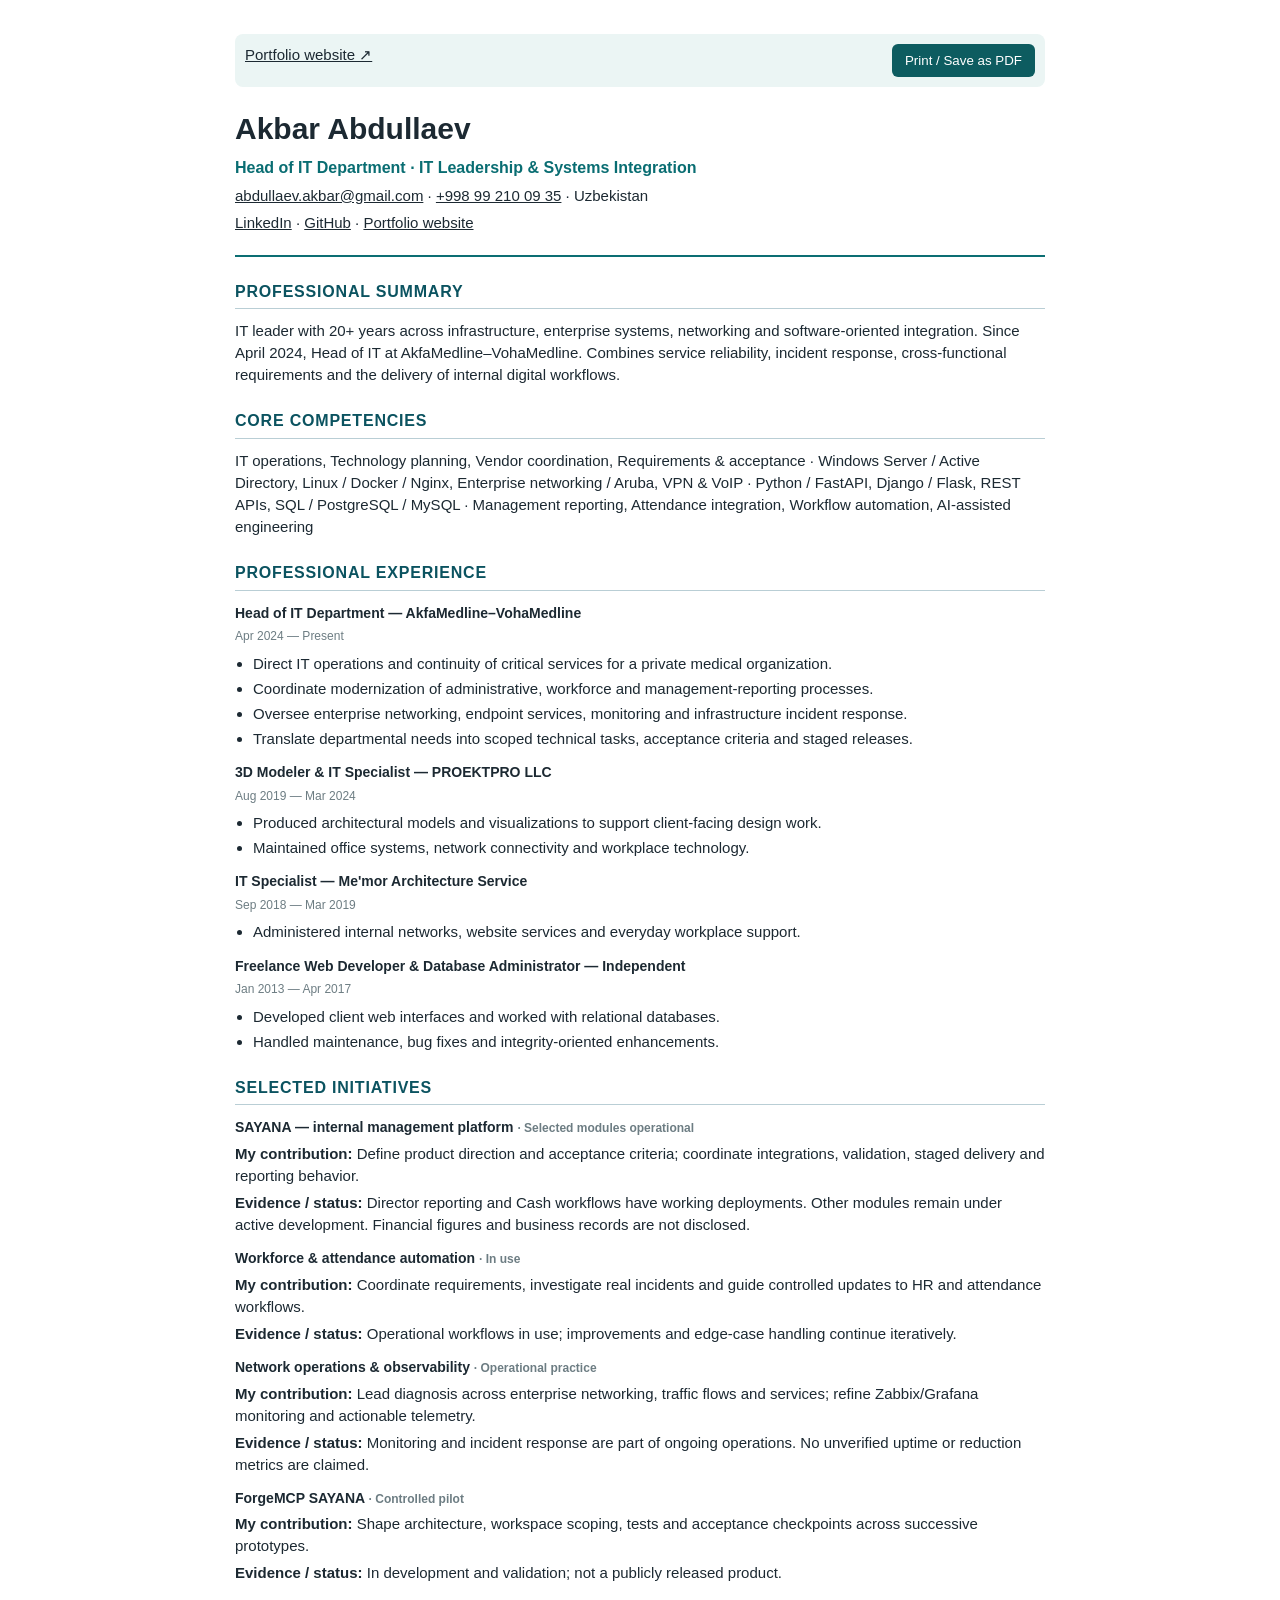
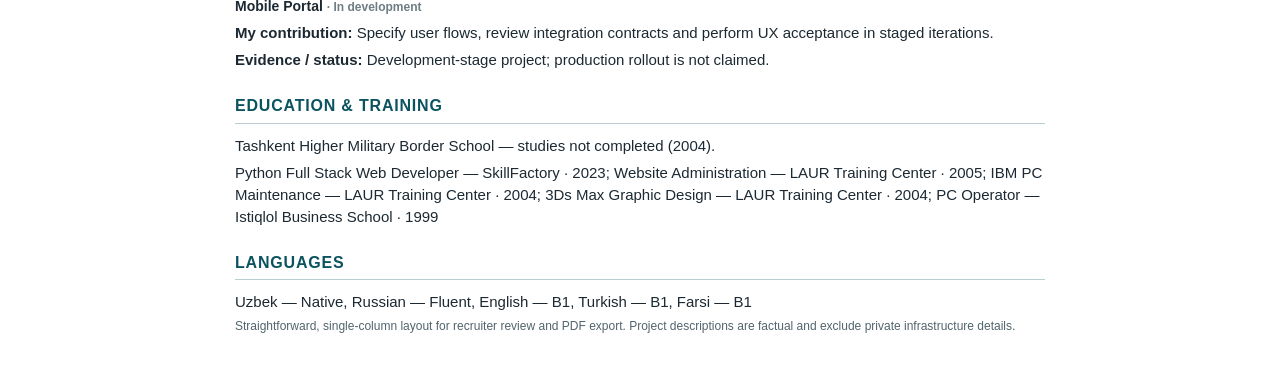
==== resume/index.html @ 820eea7a "feat(cv): executive portfolio case studies and recruiter-ready resumes" ====
<!doctype html><html lang="en"><head><meta charset="utf-8"><meta name="viewport" content="width=device-width,initial-scale=1"><meta name="robots" content="noindex,follow"><title>Akbar Abdullaev · ATS-FRIENDLY CV</title><link rel="icon" href="../assets/favicon.svg" type="image/svg+xml"><style>body{font:15px/1.47 Arial,sans-serif;color:#1c2932;max-width:810px;margin:0 auto;padding:34px 38px}h1{font-size:30px;margin:0 0 3px}h2{font-size:16px;color:#0b5360;text-transform:uppercase;letter-spacing:.05em;border-bottom:1px solid #b9ced5;padding-bottom:5px;margin:23px 0 11px}h3{font-size:14px;margin:12px 0 2px}p{margin:5px 0}header{border-bottom:2px solid #0c6e73;padding-bottom:16px}a{color:inherit}.role{font-size:16px;font-weight:700;color:#096d72}.job,.project{break-inside:avoid;margin-bottom:12px}.period,.project span{color:#6d7d83;font-size:12px}ul{margin:7px 0;padding-left:18px}li{margin:3px 0}.toolbar{background:#ebf5f4;padding:10px;border-radius:8px;margin-bottom:20px;display:flex;justify-content:space-between;gap:10px}button{background:#0d5c60;color:white;border:0;padding:9px 13px;border-radius:6px;cursor:pointer}.small{font-size:12px;color:#52646c}@page{size:A4;margin:15mm 16mm}@media print{body{max-width:none;padding:0;font:10.5pt/1.4 Arial,sans-serif}.toolbar{display:none}h1{font-size:22pt}h2{font-size:12pt;margin:14px 0 7px}h3{font-size:10.5pt}.job,.project{break-inside:avoid}}@media(max-width:500px){body{padding:22px 18px}.toolbar{display:grid}}</style></head><body><div class="toolbar"><a href="../">Portfolio website ↗</a><button onclick="window.print()">Print / Save as PDF</button></div><header><h1>Akbar Abdullaev</h1><p class="role">Head of IT Department · IT Leadership &amp; Systems Integration</p><p><a href="mailto:abdullaev.akbar@gmail.com">abdullaev.akbar@gmail.com</a> · <a href="tel:+998992100935">+998 99 210 09 35</a> · Uzbekistan</p><p><a href="https://www.linkedin.com/in/akbar-abdullaev-b7697072/">LinkedIn</a> · <a href="https://github.com/newGentle">GitHub</a> · <a href="https://newgentle.github.io/">Portfolio website</a></p></header>
<h2>Professional summary</h2><p>IT leader with 20+ years across infrastructure, enterprise systems, networking and software-oriented integration. Since April 2024, Head of IT at AkfaMedline–VohaMedline. Combines service reliability, incident response, cross-functional requirements and the delivery of internal digital workflows.</p>
<h2>Core competencies</h2><p>IT operations, Technology planning, Vendor coordination, Requirements &amp; acceptance · Windows Server / Active Directory, Linux / Docker / Nginx, Enterprise networking / Aruba, VPN &amp; VoIP · Python / FastAPI, Django / Flask, REST APIs, SQL / PostgreSQL / MySQL · Management reporting, Attendance integration, Workflow automation, AI-assisted engineering</p>
<h2>Professional experience</h2><section class="job"><h3>Head of IT Department — AkfaMedline–VohaMedline</h3><p class="period">Apr 2024 — Present</p><ul><li>Direct IT operations and continuity of critical services for a private medical organization.</li><li>Coordinate modernization of administrative, workforce and management-reporting processes.</li><li>Oversee enterprise networking, endpoint services, monitoring and infrastructure incident response.</li><li>Translate departmental needs into scoped technical tasks, acceptance criteria and staged releases.</li></ul></section>
<section class="job"><h3>3D Modeler &amp; IT Specialist — PROEKTPRO LLC</h3><p class="period">Aug 2019 — Mar 2024</p><ul><li>Produced architectural models and visualizations to support client-facing design work.</li><li>Maintained office systems, network connectivity and workplace technology.</li></ul></section>
<section class="job"><h3>IT Specialist — Me&#x27;mor Architecture Service</h3><p class="period">Sep 2018 — Mar 2019</p><ul><li>Administered internal networks, website services and everyday workplace support.</li></ul></section>
<section class="job"><h3>Freelance Web Developer &amp; Database Administrator — Independent</h3><p class="period">Jan 2013 — Apr 2017</p><ul><li>Developed client web interfaces and worked with relational databases.</li><li>Handled maintenance, bug fixes and integrity-oriented enhancements.</li></ul></section>
<h2>Selected initiatives</h2><section class="project"><h3>SAYANA — internal management platform <span>· Selected modules operational</span></h3><p><b>My contribution:</b> Define product direction and acceptance criteria; coordinate integrations, validation, staged delivery and reporting behavior.</p><p><b>Evidence / status:</b> Director reporting and Cash workflows have working deployments. Other modules remain under active development. Financial figures and business records are not disclosed.</p></section>
<section class="project"><h3>Workforce &amp; attendance automation <span>· In use</span></h3><p><b>My contribution:</b> Coordinate requirements, investigate real incidents and guide controlled updates to HR and attendance workflows.</p><p><b>Evidence / status:</b> Operational workflows in use; improvements and edge-case handling continue iteratively.</p></section>
<section class="project"><h3>Network operations &amp; observability <span>· Operational practice</span></h3><p><b>My contribution:</b> Lead diagnosis across enterprise networking, traffic flows and services; refine Zabbix/Grafana monitoring and actionable telemetry.</p><p><b>Evidence / status:</b> Monitoring and incident response are part of ongoing operations. No unverified uptime or reduction metrics are claimed.</p></section>
<section class="project"><h3>ForgeMCP SAYANA <span>· Controlled pilot</span></h3><p><b>My contribution:</b> Shape architecture, workspace scoping, tests and acceptance checkpoints across successive prototypes.</p><p><b>Evidence / status:</b> In development and validation; not a publicly released product.</p></section>
<section class="project"><h3>Mobile Portal <span>· In development</span></h3><p><b>My contribution:</b> Specify user flows, review integration contracts and perform UX acceptance in staged iterations.</p><p><b>Evidence / status:</b> Development-stage project; production rollout is not claimed.</p></section>
<h2>Education &amp; training</h2><p>Tashkent Higher Military Border School — studies not completed (2004).</p><p>Python Full Stack Web Developer — SkillFactory · 2023; Website Administration — LAUR Training Center · 2005; IBM PC Maintenance — LAUR Training Center · 2004; 3Ds Max Graphic Design — LAUR Training Center · 2004; PC Operator — Istiqlol Business School · 1999</p>
<h2>Languages</h2><p>Uzbek — Native, Russian — Fluent, English — B1, Turkish — B1, Farsi — B1</p>
<p class="small">Straightforward, single-column layout for recruiter review and PDF export. Project descriptions are factual and exclude private infrastructure details.</p></body></html>
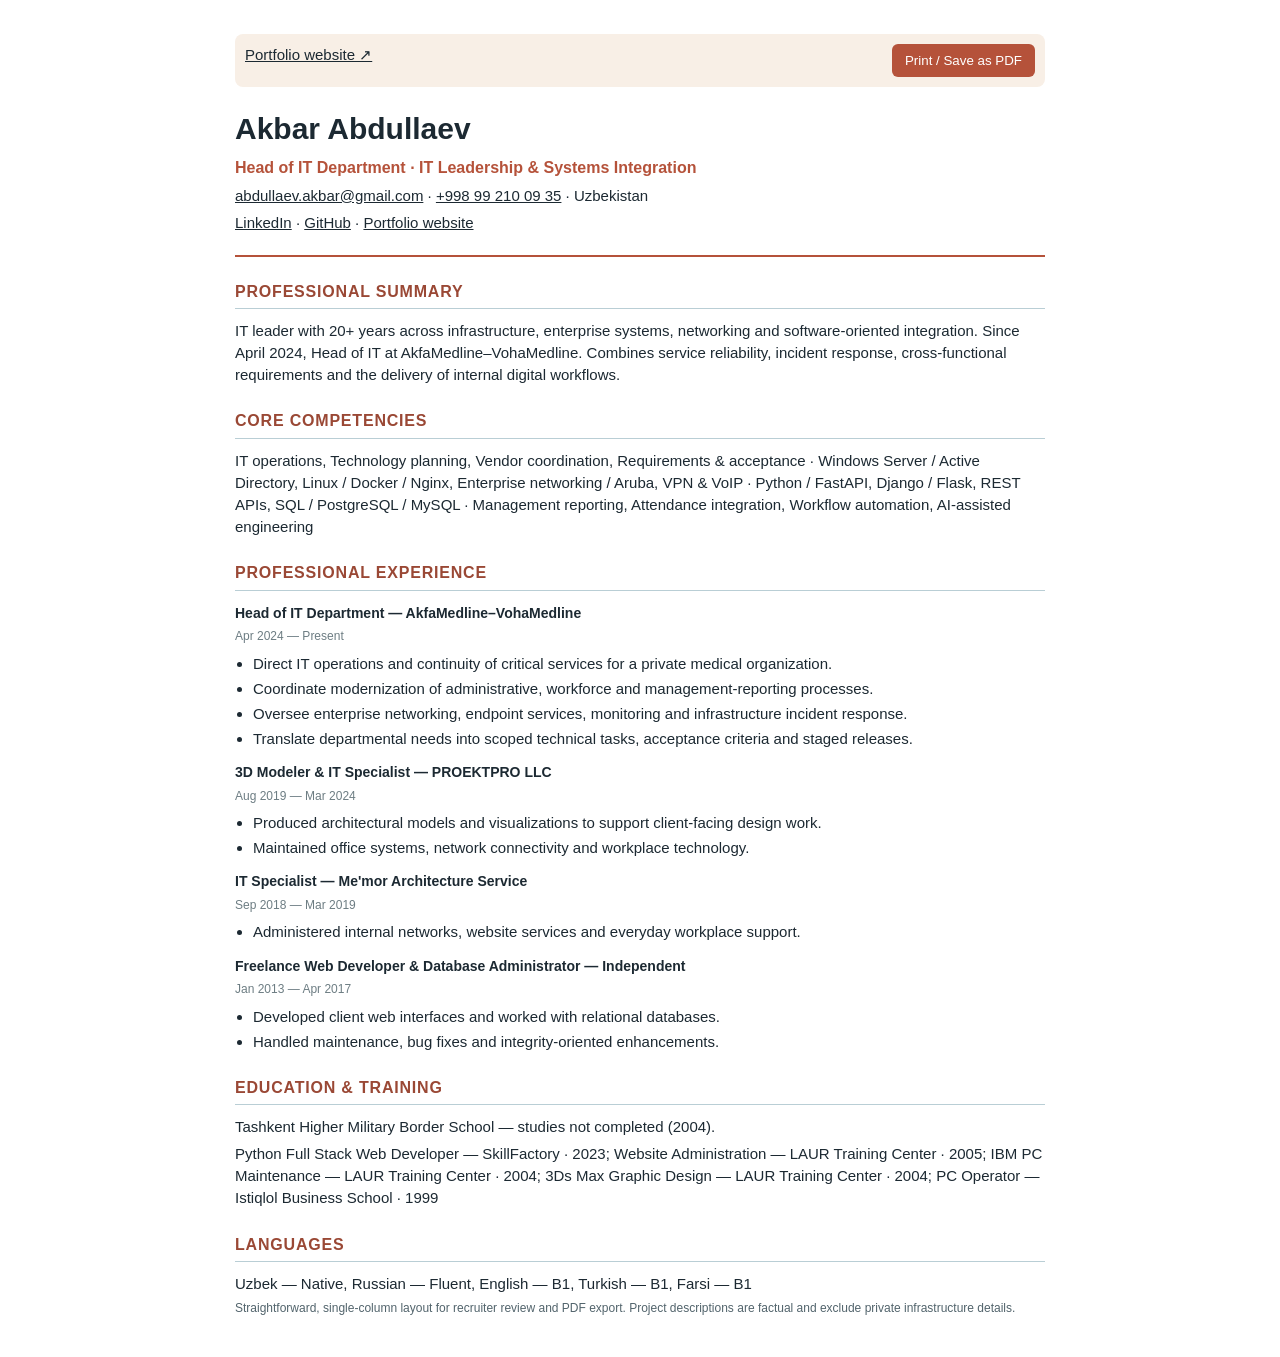
==== commit 7aebbab0: "style(cv): use SAYANA brand and hide projects and logo" ====
--- a/resume/index.html
+++ b/resume/index.html
@@ -1,15 +1,11 @@
-<!doctype html><html lang="en"><head><meta charset="utf-8"><meta name="viewport" content="width=device-width,initial-scale=1"><meta name="robots" content="noindex,follow"><title>Akbar Abdullaev · ATS-FRIENDLY CV</title><link rel="icon" href="../assets/favicon.svg" type="image/svg+xml"><style>body{font:15px/1.47 Arial,sans-serif;color:#1c2932;max-width:810px;margin:0 auto;padding:34px 38px}h1{font-size:30px;margin:0 0 3px}h2{font-size:16px;color:#0b5360;text-transform:uppercase;letter-spacing:.05em;border-bottom:1px solid #b9ced5;padding-bottom:5px;margin:23px 0 11px}h3{font-size:14px;margin:12px 0 2px}p{margin:5px 0}header{border-bottom:2px solid #0c6e73;padding-bottom:16px}a{color:inherit}.role{font-size:16px;font-weight:700;color:#096d72}.job,.project{break-inside:avoid;margin-bottom:12px}.period,.project span{color:#6d7d83;font-size:12px}ul{margin:7px 0;padding-left:18px}li{margin:3px 0}.toolbar{background:#ebf5f4;padding:10px;border-radius:8px;margin-bottom:20px;display:flex;justify-content:space-between;gap:10px}button{background:#0d5c60;color:white;border:0;padding:9px 13px;border-radius:6px;cursor:pointer}.small{font-size:12px;color:#52646c}@page{size:A4;margin:15mm 16mm}@media print{body{max-width:none;padding:0;font:10.5pt/1.4 Arial,sans-serif}.toolbar{display:none}h1{font-size:22pt}h2{font-size:12pt;margin:14px 0 7px}h3{font-size:10.5pt}.job,.project{break-inside:avoid}}@media(max-width:500px){body{padding:22px 18px}.toolbar{display:grid}}</style></head><body><div class="toolbar"><a href="../">Portfolio website ↗</a><button onclick="window.print()">Print / Save as PDF</button></div><header><h1>Akbar Abdullaev</h1><p class="role">Head of IT Department · IT Leadership &amp; Systems Integration</p><p><a href="mailto:abdullaev.akbar@gmail.com">abdullaev.akbar@gmail.com</a> · <a href="tel:+998992100935">+998 99 210 09 35</a> · Uzbekistan</p><p><a href="https://www.linkedin.com/in/akbar-abdullaev-b7697072/">LinkedIn</a> · <a href="https://github.com/newGentle">GitHub</a> · <a href="https://newgentle.github.io/">Portfolio website</a></p></header>
+<!doctype html><html lang="en"><head><meta charset="utf-8"><meta name="viewport" content="width=device-width,initial-scale=1"><meta name="robots" content="noindex,follow"><title>Akbar Abdullaev · ATS-FRIENDLY CV</title><style>body{font:15px/1.47 Arial,sans-serif;color:#1c2932;max-width:810px;margin:0 auto;padding:34px 38px}h1{font-size:30px;margin:0 0 3px}h2{font-size:16px;color:#9A4835;text-transform:uppercase;letter-spacing:.05em;border-bottom:1px solid #b9ced5;padding-bottom:5px;margin:23px 0 11px}h3{font-size:14px;margin:12px 0 2px}p{margin:5px 0}header{border-bottom:2px solid #B5523A;padding-bottom:16px}a{color:inherit}.role{font-size:16px;font-weight:700;color:#B5523A}.job,.project{break-inside:avoid;margin-bottom:12px}.period,.project span{color:#6d7d83;font-size:12px}ul{margin:7px 0;padding-left:18px}li{margin:3px 0}.toolbar{background:#F8EFE6;padding:10px;border-radius:8px;margin-bottom:20px;display:flex;justify-content:space-between;gap:10px}button{background:#B5523A;color:white;border:0;padding:9px 13px;border-radius:6px;cursor:pointer}.small{font-size:12px;color:#52646c}@page{size:A4;margin:15mm 16mm}@media print{body{max-width:none;padding:0;font:10.5pt/1.4 Arial,sans-serif}.toolbar{display:none}h1{font-size:22pt}h2{font-size:12pt;margin:14px 0 7px}h3{font-size:10.5pt}.job,.project{break-inside:avoid}}@media(max-width:500px){body{padding:22px 18px}.toolbar{display:grid}}</style></head><body><div class="toolbar"><a href="../">Portfolio website ↗</a><button onclick="window.print()">Print / Save as PDF</button></div><header><h1>Akbar Abdullaev</h1><p class="role">Head of IT Department · IT Leadership &amp; Systems Integration</p><p><a href="mailto:abdullaev.akbar@gmail.com">abdullaev.akbar@gmail.com</a> · <a href="tel:+998992100935">+998 99 210 09 35</a> · Uzbekistan</p><p><a href="https://www.linkedin.com/in/akbar-abdullaev-b7697072/">LinkedIn</a> · <a href="https://github.com/newGentle">GitHub</a> · <a href="https://newgentle.github.io/">Portfolio website</a></p></header>
 <h2>Professional summary</h2><p>IT leader with 20+ years across infrastructure, enterprise systems, networking and software-oriented integration. Since April 2024, Head of IT at AkfaMedline–VohaMedline. Combines service reliability, incident response, cross-functional requirements and the delivery of internal digital workflows.</p>
 <h2>Core competencies</h2><p>IT operations, Technology planning, Vendor coordination, Requirements &amp; acceptance · Windows Server / Active Directory, Linux / Docker / Nginx, Enterprise networking / Aruba, VPN &amp; VoIP · Python / FastAPI, Django / Flask, REST APIs, SQL / PostgreSQL / MySQL · Management reporting, Attendance integration, Workflow automation, AI-assisted engineering</p>
 <h2>Professional experience</h2><section class="job"><h3>Head of IT Department — AkfaMedline–VohaMedline</h3><p class="period">Apr 2024 — Present</p><ul><li>Direct IT operations and continuity of critical services for a private medical organization.</li><li>Coordinate modernization of administrative, workforce and management-reporting processes.</li><li>Oversee enterprise networking, endpoint services, monitoring and infrastructure incident response.</li><li>Translate departmental needs into scoped technical tasks, acceptance criteria and staged releases.</li></ul></section>
 <section class="job"><h3>3D Modeler &amp; IT Specialist — PROEKTPRO LLC</h3><p class="period">Aug 2019 — Mar 2024</p><ul><li>Produced architectural models and visualizations to support client-facing design work.</li><li>Maintained office systems, network connectivity and workplace technology.</li></ul></section>
 <section class="job"><h3>IT Specialist — Me&#x27;mor Architecture Service</h3><p class="period">Sep 2018 — Mar 2019</p><ul><li>Administered internal networks, website services and everyday workplace support.</li></ul></section>
 <section class="job"><h3>Freelance Web Developer &amp; Database Administrator — Independent</h3><p class="period">Jan 2013 — Apr 2017</p><ul><li>Developed client web interfaces and worked with relational databases.</li><li>Handled maintenance, bug fixes and integrity-oriented enhancements.</li></ul></section>
-<h2>Selected initiatives</h2><section class="project"><h3>SAYANA — internal management platform <span>· Selected modules operational</span></h3><p><b>My contribution:</b> Define product direction and acceptance criteria; coordinate integrations, validation, staged delivery and reporting behavior.</p><p><b>Evidence / status:</b> Director reporting and Cash workflows have working deployments. Other modules remain under active development. Financial figures and business records are not disclosed.</p></section>
-<section class="project"><h3>Workforce &amp; attendance automation <span>· In use</span></h3><p><b>My contribution:</b> Coordinate requirements, investigate real incidents and guide controlled updates to HR and attendance workflows.</p><p><b>Evidence / status:</b> Operational workflows in use; improvements and edge-case handling continue iteratively.</p></section>
-<section class="project"><h3>Network operations &amp; observability <span>· Operational practice</span></h3><p><b>My contribution:</b> Lead diagnosis across enterprise networking, traffic flows and services; refine Zabbix/Grafana monitoring and actionable telemetry.</p><p><b>Evidence / status:</b> Monitoring and incident response are part of ongoing operations. No unverified uptime or reduction metrics are claimed.</p></section>
-<section class="project"><h3>ForgeMCP SAYANA <span>· Controlled pilot</span></h3><p><b>My contribution:</b> Shape architecture, workspace scoping, tests and acceptance checkpoints across successive prototypes.</p><p><b>Evidence / status:</b> In development and validation; not a publicly released product.</p></section>
-<section class="project"><h3>Mobile Portal <span>· In development</span></h3><p><b>My contribution:</b> Specify user flows, review integration contracts and perform UX acceptance in staged iterations.</p><p><b>Evidence / status:</b> Development-stage project; production rollout is not claimed.</p></section>
+
 <h2>Education &amp; training</h2><p>Tashkent Higher Military Border School — studies not completed (2004).</p><p>Python Full Stack Web Developer — SkillFactory · 2023; Website Administration — LAUR Training Center · 2005; IBM PC Maintenance — LAUR Training Center · 2004; 3Ds Max Graphic Design — LAUR Training Center · 2004; PC Operator — Istiqlol Business School · 1999</p>
 <h2>Languages</h2><p>Uzbek — Native, Russian — Fluent, English — B1, Turkish — B1, Farsi — B1</p>
 <p class="small">Straightforward, single-column layout for recruiter review and PDF export. Project descriptions are factual and exclude private infrastructure details.</p></body></html>
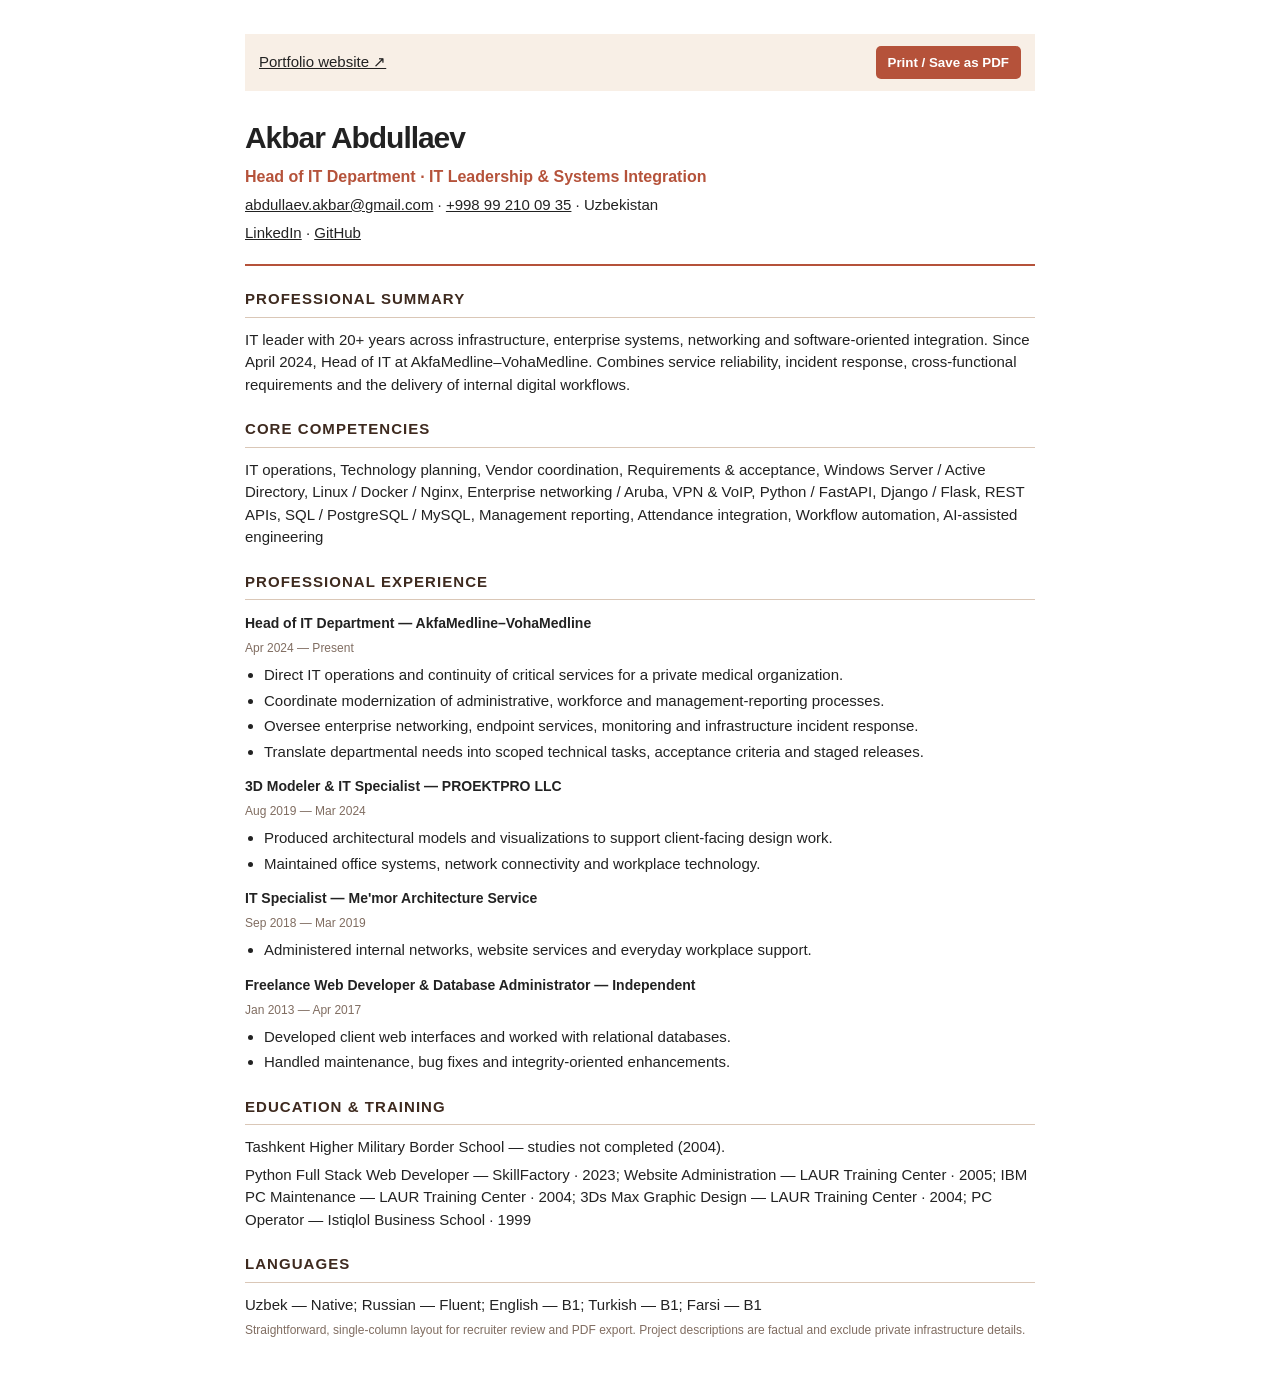
==== commit d1351012: "style(cv): unify all sections in SAYANA engineering theme" ====
--- a/resume/index.html
+++ b/resume/index.html
@@ -1,11 +1,26 @@
-<!doctype html><html lang="en"><head><meta charset="utf-8"><meta name="viewport" content="width=device-width,initial-scale=1"><meta name="robots" content="noindex,follow"><title>Akbar Abdullaev · ATS-FRIENDLY CV</title><style>body{font:15px/1.47 Arial,sans-serif;color:#1c2932;max-width:810px;margin:0 auto;padding:34px 38px}h1{font-size:30px;margin:0 0 3px}h2{font-size:16px;color:#9A4835;text-transform:uppercase;letter-spacing:.05em;border-bottom:1px solid #b9ced5;padding-bottom:5px;margin:23px 0 11px}h3{font-size:14px;margin:12px 0 2px}p{margin:5px 0}header{border-bottom:2px solid #B5523A;padding-bottom:16px}a{color:inherit}.role{font-size:16px;font-weight:700;color:#B5523A}.job,.project{break-inside:avoid;margin-bottom:12px}.period,.project span{color:#6d7d83;font-size:12px}ul{margin:7px 0;padding-left:18px}li{margin:3px 0}.toolbar{background:#F8EFE6;padding:10px;border-radius:8px;margin-bottom:20px;display:flex;justify-content:space-between;gap:10px}button{background:#B5523A;color:white;border:0;padding:9px 13px;border-radius:6px;cursor:pointer}.small{font-size:12px;color:#52646c}@page{size:A4;margin:15mm 16mm}@media print{body{max-width:none;padding:0;font:10.5pt/1.4 Arial,sans-serif}.toolbar{display:none}h1{font-size:22pt}h2{font-size:12pt;margin:14px 0 7px}h3{font-size:10.5pt}.job,.project{break-inside:avoid}}@media(max-width:500px){body{padding:22px 18px}.toolbar{display:grid}}</style></head><body><div class="toolbar"><a href="../">Portfolio website ↗</a><button onclick="window.print()">Print / Save as PDF</button></div><header><h1>Akbar Abdullaev</h1><p class="role">Head of IT Department · IT Leadership &amp; Systems Integration</p><p><a href="mailto:abdullaev.akbar@gmail.com">abdullaev.akbar@gmail.com</a> · <a href="tel:+998992100935">+998 99 210 09 35</a> · Uzbekistan</p><p><a href="https://www.linkedin.com/in/akbar-abdullaev-b7697072/">LinkedIn</a> · <a href="https://github.com/newGentle">GitHub</a> · <a href="https://newgentle.github.io/">Portfolio website</a></p></header>
-<h2>Professional summary</h2><p>IT leader with 20+ years across infrastructure, enterprise systems, networking and software-oriented integration. Since April 2024, Head of IT at AkfaMedline–VohaMedline. Combines service reliability, incident response, cross-functional requirements and the delivery of internal digital workflows.</p>
-<h2>Core competencies</h2><p>IT operations, Technology planning, Vendor coordination, Requirements &amp; acceptance · Windows Server / Active Directory, Linux / Docker / Nginx, Enterprise networking / Aruba, VPN &amp; VoIP · Python / FastAPI, Django / Flask, REST APIs, SQL / PostgreSQL / MySQL · Management reporting, Attendance integration, Workflow automation, AI-assisted engineering</p>
-<h2>Professional experience</h2><section class="job"><h3>Head of IT Department — AkfaMedline–VohaMedline</h3><p class="period">Apr 2024 — Present</p><ul><li>Direct IT operations and continuity of critical services for a private medical organization.</li><li>Coordinate modernization of administrative, workforce and management-reporting processes.</li><li>Oversee enterprise networking, endpoint services, monitoring and infrastructure incident response.</li><li>Translate departmental needs into scoped technical tasks, acceptance criteria and staged releases.</li></ul></section>
-<section class="job"><h3>3D Modeler &amp; IT Specialist — PROEKTPRO LLC</h3><p class="period">Aug 2019 — Mar 2024</p><ul><li>Produced architectural models and visualizations to support client-facing design work.</li><li>Maintained office systems, network connectivity and workplace technology.</li></ul></section>
-<section class="job"><h3>IT Specialist — Me&#x27;mor Architecture Service</h3><p class="period">Sep 2018 — Mar 2019</p><ul><li>Administered internal networks, website services and everyday workplace support.</li></ul></section>
-<section class="job"><h3>Freelance Web Developer &amp; Database Administrator — Independent</h3><p class="period">Jan 2013 — Apr 2017</p><ul><li>Developed client web interfaces and worked with relational databases.</li><li>Handled maintenance, bug fixes and integrity-oriented enhancements.</li></ul></section>
-
+<!doctype html>
+<html lang="en"><head><meta charset="utf-8"><meta name="viewport" content="width=device-width,initial-scale=1">
+<meta name="robots" content="noindex,follow"><title>Akbar Abdullaev · ATS-FRIENDLY CV</title>
+<style>
+:root{--accent:#B5523A;--ink:#3E2A1F;--muted:#806D61}
+body{font:15px/1.5 Arial,sans-serif;color:#222;max-width:790px;margin:0 auto;padding:34px 38px;background:#fff}
+a{color:inherit}h1{font-size:30px;letter-spacing:-.035em;margin:0 0 2px}h2{font-size:15px;letter-spacing:.07em;text-transform:uppercase;border-bottom:1px solid #dac7b7;color:var(--ink);padding-bottom:6px;margin:22px 0 11px}h3{font-size:14px;margin:13px 0 2px}p{margin:5px 0}.role{color:var(--accent);font-size:16px;font-weight:700}.print-toolbar{background:#F8EFE6;padding:12px 14px;margin-bottom:24px;display:flex;justify-content:space-between;align-items:center;gap:14px}button{background:var(--accent);border:0;padding:9px 12px;color:white;border-radius:5px;cursor:pointer;font-weight:700}header{padding-bottom:15px;border-bottom:2px solid var(--accent)}.resume-job{break-inside:avoid;margin:0 0 12px}.period{color:var(--muted);font-size:12px}ul{padding-left:19px;margin:7px 0}li{margin:3px 0}.note{color:var(--muted);font-size:12px}@media(max-width:500px){body{padding:18px}.print-toolbar{display:grid}}@page{size:A4;margin:14mm 16mm}@media print{body{max-width:none;padding:0;font:10.5pt/1.4 Arial,sans-serif}.print-toolbar{display:none}h1{font-size:22pt}h2{font-size:12pt;margin:14px 0 8px}h3{font-size:10.5pt}.resume-job{break-inside:avoid}}
+</style></head><body>
+<div class="print-toolbar"><a href="../">Portfolio website ↗</a><button type="button" onclick="window.print()">Print / Save as PDF</button></div>
+<header><h1>Akbar Abdullaev</h1><p class="role">Head of IT Department · IT Leadership &amp; Systems Integration</p>
+<p><a href="mailto:abdullaev.akbar@gmail.com">abdullaev.akbar@gmail.com</a> · <a href="tel:+998992100935">+998 99 210 09 35</a> · Uzbekistan</p>
+<p><a href="https://www.linkedin.com/in/akbar-abdullaev-b7697072/">LinkedIn</a> · <a href="https://github.com/newGentle">GitHub</a></p></header>
+<main><h2>Professional summary</h2><p>IT leader with 20+ years across infrastructure, enterprise systems, networking and software-oriented integration. Since April 2024, Head of IT at AkfaMedline–VohaMedline. Combines service reliability, incident response, cross-functional requirements and the delivery of internal digital workflows.</p>
+<h2>Core competencies</h2><p>IT operations, Technology planning, Vendor coordination, Requirements &amp; acceptance, Windows Server / Active Directory, Linux / Docker / Nginx, Enterprise networking / Aruba, VPN &amp; VoIP, Python / FastAPI, Django / Flask, REST APIs, SQL / PostgreSQL / MySQL, Management reporting, Attendance integration, Workflow automation, AI-assisted engineering</p>
+<h2>Professional experience</h2><section class="resume-job"><h3>Head of IT Department — AkfaMedline–VohaMedline</h3><p class="period">Apr 2024 — Present</p><ul><li>Direct IT operations and continuity of critical services for a private medical organization.</li>
+<li>Coordinate modernization of administrative, workforce and management-reporting processes.</li>
+<li>Oversee enterprise networking, endpoint services, monitoring and infrastructure incident response.</li>
+<li>Translate departmental needs into scoped technical tasks, acceptance criteria and staged releases.</li></ul></section>
+<section class="resume-job"><h3>3D Modeler &amp; IT Specialist — PROEKTPRO LLC</h3><p class="period">Aug 2019 — Mar 2024</p><ul><li>Produced architectural models and visualizations to support client-facing design work.</li>
+<li>Maintained office systems, network connectivity and workplace technology.</li></ul></section>
+<section class="resume-job"><h3>IT Specialist — Me&#x27;mor Architecture Service</h3><p class="period">Sep 2018 — Mar 2019</p><ul><li>Administered internal networks, website services and everyday workplace support.</li></ul></section>
+<section class="resume-job"><h3>Freelance Web Developer &amp; Database Administrator — Independent</h3><p class="period">Jan 2013 — Apr 2017</p><ul><li>Developed client web interfaces and worked with relational databases.</li>
+<li>Handled maintenance, bug fixes and integrity-oriented enhancements.</li></ul></section>
 <h2>Education &amp; training</h2><p>Tashkent Higher Military Border School — studies not completed (2004).</p><p>Python Full Stack Web Developer — SkillFactory · 2023; Website Administration — LAUR Training Center · 2005; IBM PC Maintenance — LAUR Training Center · 2004; 3Ds Max Graphic Design — LAUR Training Center · 2004; PC Operator — Istiqlol Business School · 1999</p>
-<h2>Languages</h2><p>Uzbek — Native, Russian — Fluent, English — B1, Turkish — B1, Farsi — B1</p>
-<p class="small">Straightforward, single-column layout for recruiter review and PDF export. Project descriptions are factual and exclude private infrastructure details.</p></body></html>+<h2>Languages</h2><p>Uzbek — Native; Russian — Fluent; English — B1; Turkish — B1; Farsi — B1</p>
+<p class="note">Straightforward, single-column layout for recruiter review and PDF export. Project descriptions are factual and exclude private infrastructure details.</p></main></body></html>
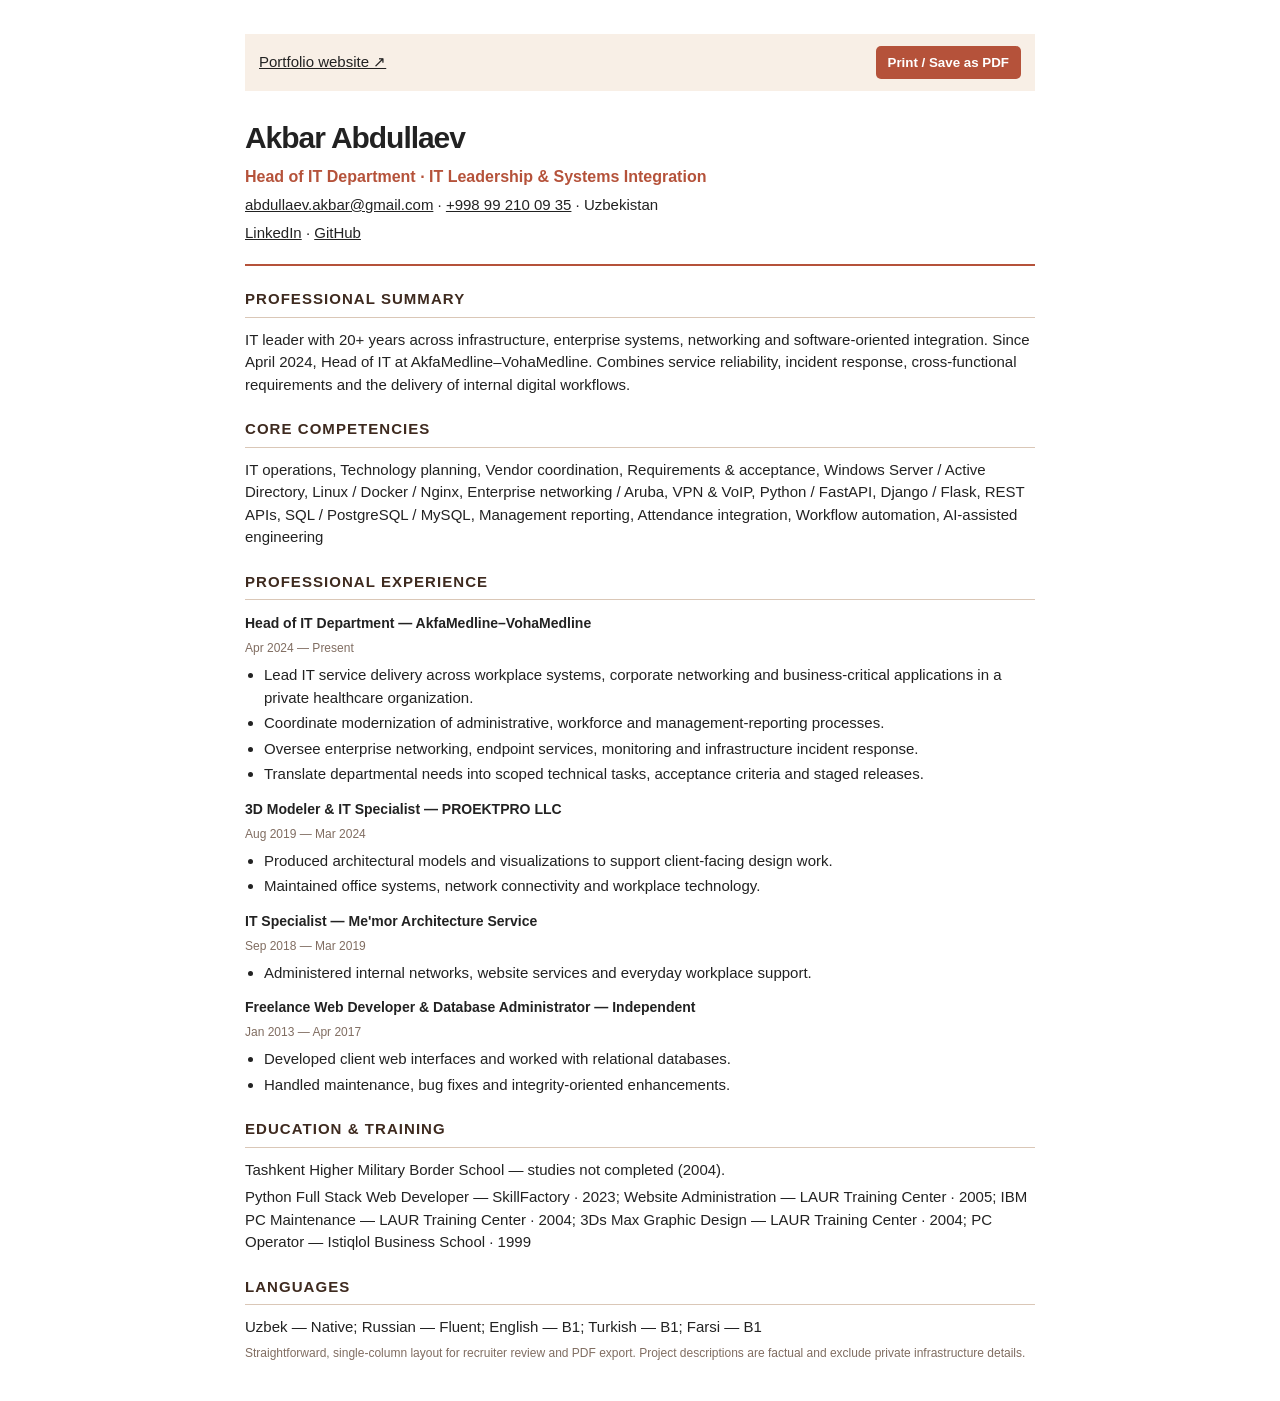
==== commit 1ad1f0ba: "polish(cv): WCAG text contrast, expertise motion and OG cards" ====
--- a/resume/index.html
+++ b/resume/index.html
@@ -12,7 +12,7 @@
 <p><a href="https://www.linkedin.com/in/akbar-abdullaev-b7697072/">LinkedIn</a> · <a href="https://github.com/newGentle">GitHub</a></p></header>
 <main><h2>Professional summary</h2><p>IT leader with 20+ years across infrastructure, enterprise systems, networking and software-oriented integration. Since April 2024, Head of IT at AkfaMedline–VohaMedline. Combines service reliability, incident response, cross-functional requirements and the delivery of internal digital workflows.</p>
 <h2>Core competencies</h2><p>IT operations, Technology planning, Vendor coordination, Requirements &amp; acceptance, Windows Server / Active Directory, Linux / Docker / Nginx, Enterprise networking / Aruba, VPN &amp; VoIP, Python / FastAPI, Django / Flask, REST APIs, SQL / PostgreSQL / MySQL, Management reporting, Attendance integration, Workflow automation, AI-assisted engineering</p>
-<h2>Professional experience</h2><section class="resume-job"><h3>Head of IT Department — AkfaMedline–VohaMedline</h3><p class="period">Apr 2024 — Present</p><ul><li>Direct IT operations and continuity of critical services for a private medical organization.</li>
+<h2>Professional experience</h2><section class="resume-job"><h3>Head of IT Department — AkfaMedline–VohaMedline</h3><p class="period">Apr 2024 — Present</p><ul><li>Lead IT service delivery across workplace systems, corporate networking and business-critical applications in a private healthcare organization.</li>
 <li>Coordinate modernization of administrative, workforce and management-reporting processes.</li>
 <li>Oversee enterprise networking, endpoint services, monitoring and infrastructure incident response.</li>
 <li>Translate departmental needs into scoped technical tasks, acceptance criteria and staged releases.</li></ul></section>
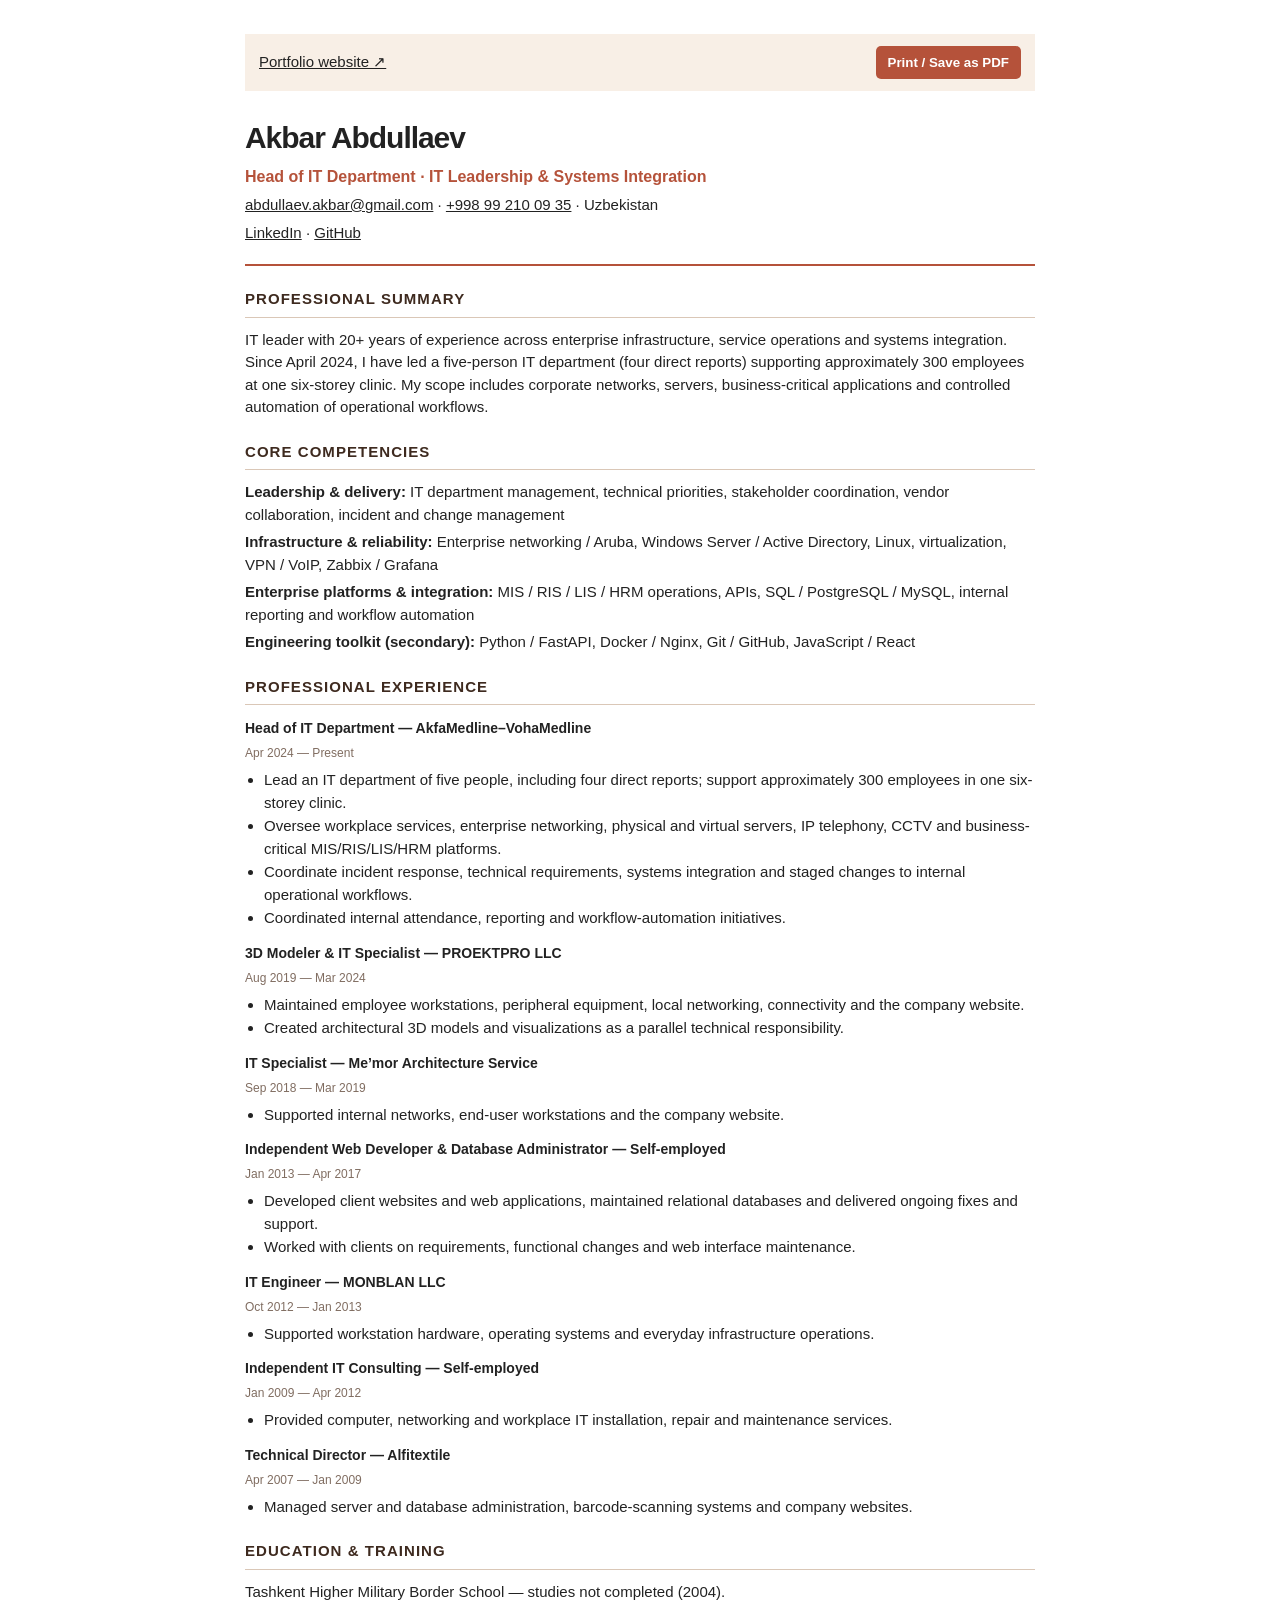
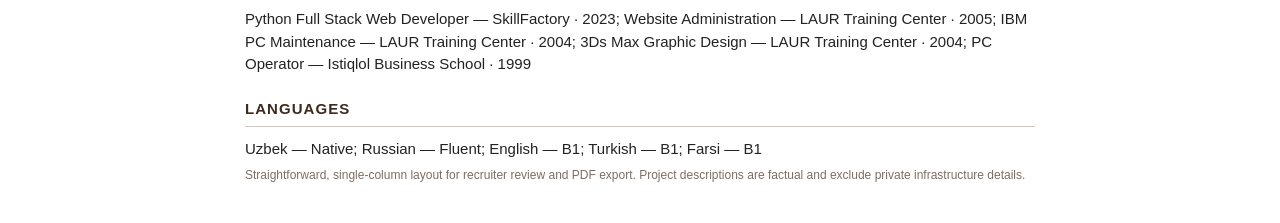
==== commit 3951302f: "cv-quality-gate" ====
--- a/resume/index.html
+++ b/resume/index.html
@@ -5,22 +5,13 @@
 :root{--accent:#B5523A;--ink:#3E2A1F;--muted:#806D61}
 body{font:15px/1.5 Arial,sans-serif;color:#222;max-width:790px;margin:0 auto;padding:34px 38px;background:#fff}
 a{color:inherit}h1{font-size:30px;letter-spacing:-.035em;margin:0 0 2px}h2{font-size:15px;letter-spacing:.07em;text-transform:uppercase;border-bottom:1px solid #dac7b7;color:var(--ink);padding-bottom:6px;margin:22px 0 11px}h3{font-size:14px;margin:13px 0 2px}p{margin:5px 0}.role{color:var(--accent);font-size:16px;font-weight:700}.print-toolbar{background:#F8EFE6;padding:12px 14px;margin-bottom:24px;display:flex;justify-content:space-between;align-items:center;gap:14px}button{background:var(--accent);border:0;padding:9px 12px;color:white;border-radius:5px;cursor:pointer;font-weight:700}header{padding-bottom:15px;border-bottom:2px solid var(--accent)}.resume-job{break-inside:avoid;margin:0 0 12px}.period{color:var(--muted);font-size:12px}ul{padding-left:19px;margin:7px 0}li{margin:3px 0}.note{color:var(--muted);font-size:12px}@media(max-width:500px){body{padding:18px}.print-toolbar{display:grid}}@page{size:A4;margin:14mm 16mm}@media print{body{max-width:none;padding:0;font:10.5pt/1.4 Arial,sans-serif}.print-toolbar{display:none}h1{font-size:22pt}h2{font-size:12pt;margin:14px 0 8px}h3{font-size:10.5pt}.resume-job{break-inside:avoid}}
-</style></head><body>
+ .resume-job li{margin:1px 0} .resume-job{margin-bottom:6px} @media print{body{font:9.1pt/1.29 Arial,sans-serif} h2{margin:12px 0 5px} .resume-job{break-inside:avoid} .resume-job h3{font-size:10pt} .resume-job li{margin:1px 0}} </style></head><body>
 <div class="print-toolbar"><a href="../">Portfolio website ↗</a><button type="button" onclick="window.print()">Print / Save as PDF</button></div>
 <header><h1>Akbar Abdullaev</h1><p class="role">Head of IT Department · IT Leadership &amp; Systems Integration</p>
 <p><a href="mailto:abdullaev.akbar@gmail.com">abdullaev.akbar@gmail.com</a> · <a href="tel:+998992100935">+998 99 210 09 35</a> · Uzbekistan</p>
 <p><a href="https://www.linkedin.com/in/akbar-abdullaev-b7697072/">LinkedIn</a> · <a href="https://github.com/newGentle">GitHub</a></p></header>
-<main><h2>Professional summary</h2><p>IT leader with 20+ years across infrastructure, enterprise systems, networking and software-oriented integration. Since April 2024, Head of IT at AkfaMedline–VohaMedline. Combines service reliability, incident response, cross-functional requirements and the delivery of internal digital workflows.</p>
-<h2>Core competencies</h2><p>IT operations, Technology planning, Vendor coordination, Requirements &amp; acceptance, Windows Server / Active Directory, Linux / Docker / Nginx, Enterprise networking / Aruba, VPN &amp; VoIP, Python / FastAPI, Django / Flask, REST APIs, SQL / PostgreSQL / MySQL, Management reporting, Attendance integration, Workflow automation, AI-assisted engineering</p>
-<h2>Professional experience</h2><section class="resume-job"><h3>Head of IT Department — AkfaMedline–VohaMedline</h3><p class="period">Apr 2024 — Present</p><ul><li>Lead IT service delivery across workplace systems, corporate networking and business-critical applications in a private healthcare organization.</li>
-<li>Coordinate modernization of administrative, workforce and management-reporting processes.</li>
-<li>Oversee enterprise networking, endpoint services, monitoring and infrastructure incident response.</li>
-<li>Translate departmental needs into scoped technical tasks, acceptance criteria and staged releases.</li></ul></section>
-<section class="resume-job"><h3>3D Modeler &amp; IT Specialist — PROEKTPRO LLC</h3><p class="period">Aug 2019 — Mar 2024</p><ul><li>Produced architectural models and visualizations to support client-facing design work.</li>
-<li>Maintained office systems, network connectivity and workplace technology.</li></ul></section>
-<section class="resume-job"><h3>IT Specialist — Me&#x27;mor Architecture Service</h3><p class="period">Sep 2018 — Mar 2019</p><ul><li>Administered internal networks, website services and everyday workplace support.</li></ul></section>
-<section class="resume-job"><h3>Freelance Web Developer &amp; Database Administrator — Independent</h3><p class="period">Jan 2013 — Apr 2017</p><ul><li>Developed client web interfaces and worked with relational databases.</li>
-<li>Handled maintenance, bug fixes and integrity-oriented enhancements.</li></ul></section>
+<main><h2>Professional summary</h2><p>IT leader with 20+ years of experience across enterprise infrastructure, service operations and systems integration. Since April 2024, I have led a five-person IT department (four direct reports) supporting approximately 300 employees at one six-storey clinic. My scope includes corporate networks, servers, business-critical applications and controlled automation of operational workflows.</p><h2>Core competencies</h2><p><strong>Leadership & delivery:</strong> IT department management, technical priorities, stakeholder coordination, vendor collaboration, incident and change management</p><p><strong>Infrastructure & reliability:</strong> Enterprise networking / Aruba, Windows Server / Active Directory, Linux, virtualization, VPN / VoIP, Zabbix / Grafana</p><p><strong>Enterprise platforms & integration:</strong> MIS / RIS / LIS / HRM operations, APIs, SQL / PostgreSQL / MySQL, internal reporting and workflow automation</p><p><strong>Engineering toolkit (secondary):</strong> Python / FastAPI, Docker / Nginx, Git / GitHub, JavaScript / React</p><h2>Professional experience</h2>
+<section class="resume-job"><h3>Head of IT Department — AkfaMedline–VohaMedline</h3><p class="period">Apr 2024 — Present</p><ul><li>Lead an IT department of five people, including four direct reports; support approximately 300 employees in one six-storey clinic.</li><li>Oversee workplace services, enterprise networking, physical and virtual servers, IP telephony, CCTV and business-critical MIS/RIS/LIS/HRM platforms.</li><li>Coordinate incident response, technical requirements, systems integration and staged changes to internal operational workflows.</li><li>Coordinated internal attendance, reporting and workflow-automation initiatives.</li></ul></section><section class="resume-job"><h3>3D Modeler &amp; IT Specialist — PROEKTPRO LLC</h3><p class="period">Aug 2019 — Mar 2024</p><ul><li>Maintained employee workstations, peripheral equipment, local networking, connectivity and the company website.</li><li>Created architectural 3D models and visualizations as a parallel technical responsibility.</li></ul></section><section class="resume-job"><h3>IT Specialist — Me’mor Architecture Service</h3><p class="period">Sep 2018 — Mar 2019</p><ul><li>Supported internal networks, end-user workstations and the company website.</li></ul></section><section class="resume-job"><h3>Independent Web Developer &amp; Database Administrator — Self-employed</h3><p class="period">Jan 2013 — Apr 2017</p><ul><li>Developed client websites and web applications, maintained relational databases and delivered ongoing fixes and support.</li><li>Worked with clients on requirements, functional changes and web interface maintenance.</li></ul></section><section class="resume-job"><h3>IT Engineer — MONBLAN LLC</h3><p class="period">Oct 2012 — Jan 2013</p><ul><li>Supported workstation hardware, operating systems and everyday infrastructure operations.</li></ul></section><section class="resume-job"><h3>Independent IT Consulting — Self-employed</h3><p class="period">Jan 2009 — Apr 2012</p><ul><li>Provided computer, networking and workplace IT installation, repair and maintenance services.</li></ul></section><section class="resume-job"><h3>Technical Director — Alfitextile</h3><p class="period">Apr 2007 — Jan 2009</p><ul><li>Managed server and database administration, barcode-scanning systems and company websites.</li></ul></section>
 <h2>Education &amp; training</h2><p>Tashkent Higher Military Border School — studies not completed (2004).</p><p>Python Full Stack Web Developer — SkillFactory · 2023; Website Administration — LAUR Training Center · 2005; IBM PC Maintenance — LAUR Training Center · 2004; 3Ds Max Graphic Design — LAUR Training Center · 2004; PC Operator — Istiqlol Business School · 1999</p>
 <h2>Languages</h2><p>Uzbek — Native; Russian — Fluent; English — B1; Turkish — B1; Farsi — B1</p>
 <p class="note">Straightforward, single-column layout for recruiter review and PDF export. Project descriptions are factual and exclude private infrastructure details.</p></main></body></html>
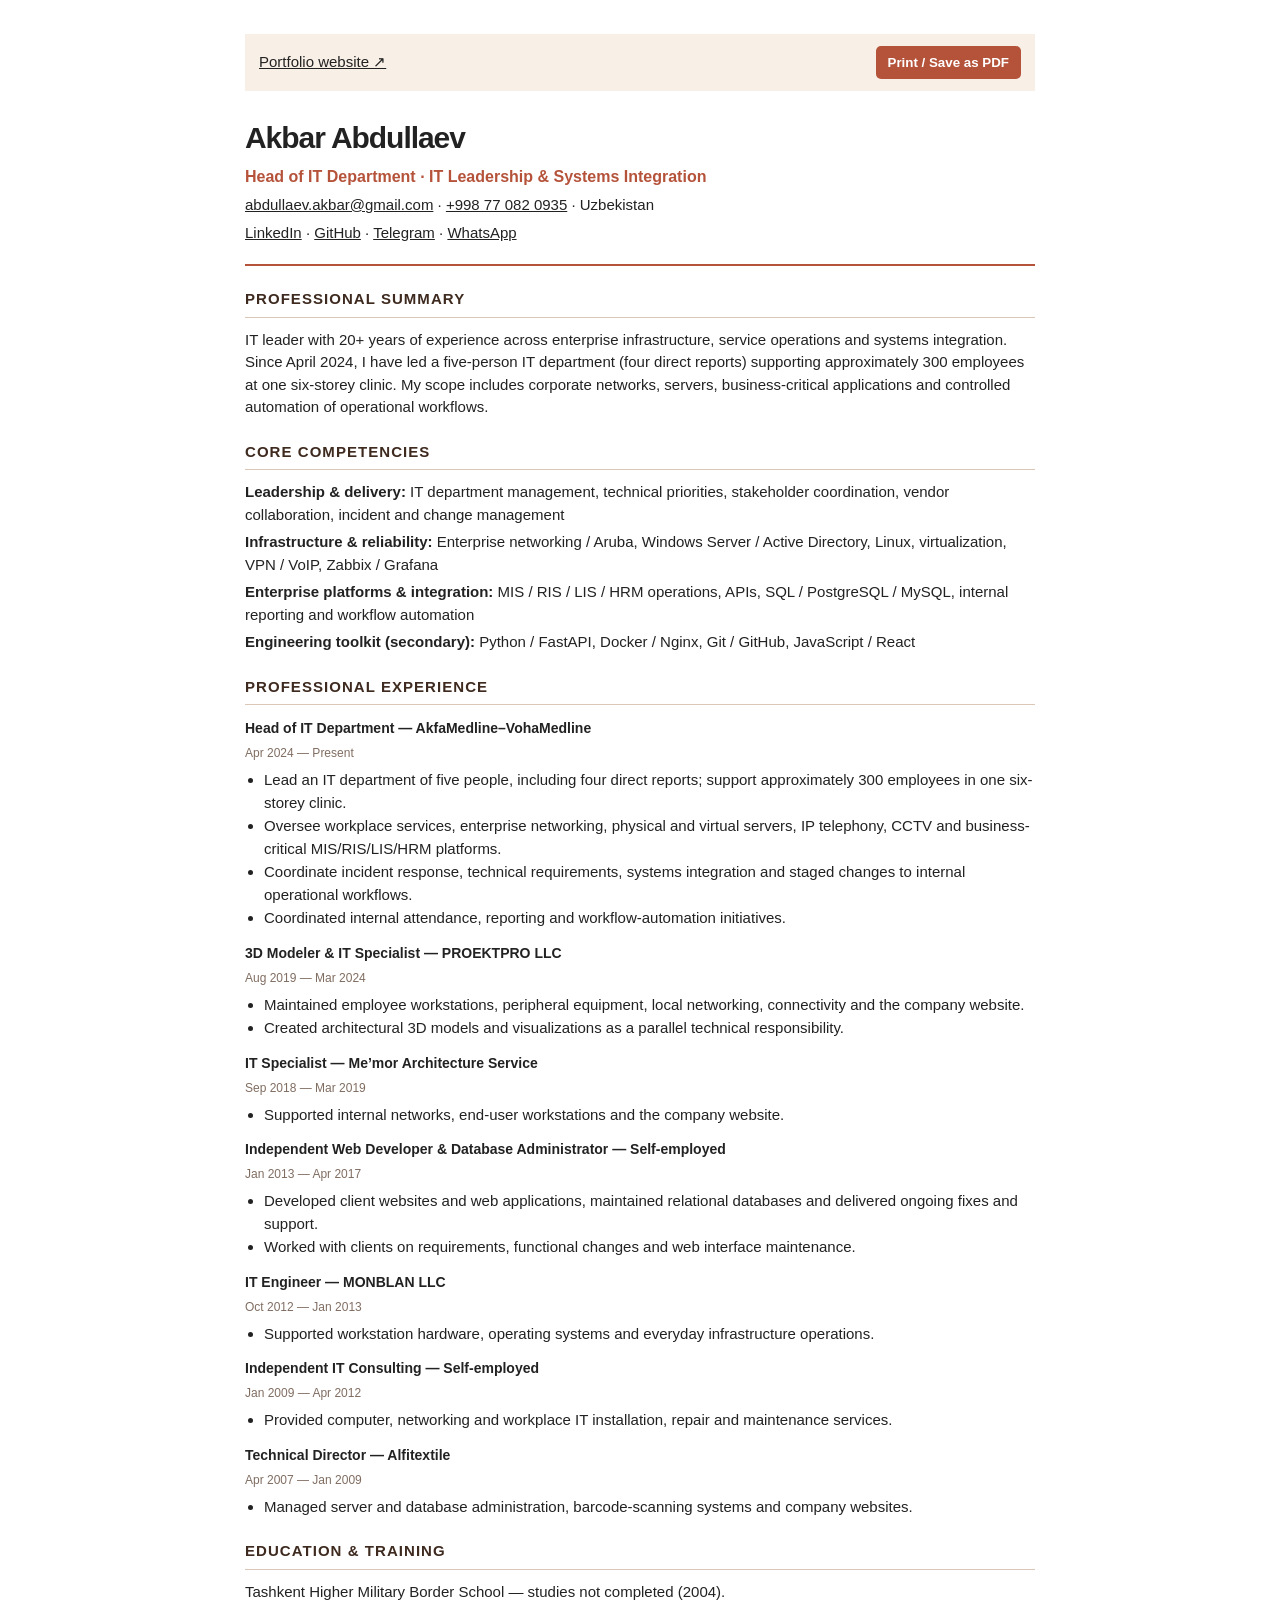
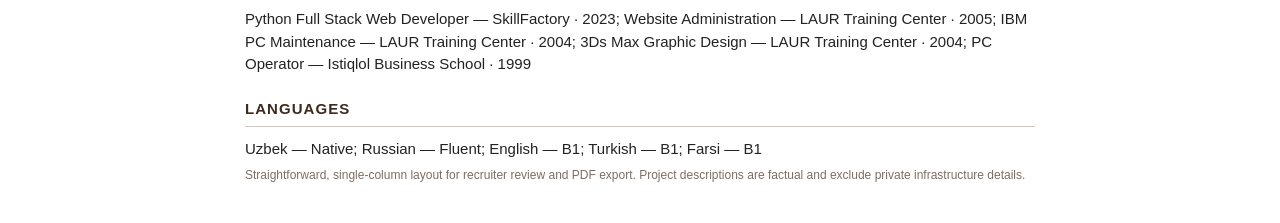
==== commit 80edba58: "cv-update-contact-links" ====
--- a/resume/index.html
+++ b/resume/index.html
@@ -8,8 +8,8 @@
  .resume-job li{margin:1px 0} .resume-job{margin-bottom:6px} @media print{body{font:9.1pt/1.29 Arial,sans-serif} h2{margin:12px 0 5px} .resume-job{break-inside:avoid} .resume-job h3{font-size:10pt} .resume-job li{margin:1px 0}} </style></head><body>
 <div class="print-toolbar"><a href="../">Portfolio website ↗</a><button type="button" onclick="window.print()">Print / Save as PDF</button></div>
 <header><h1>Akbar Abdullaev</h1><p class="role">Head of IT Department · IT Leadership &amp; Systems Integration</p>
-<p><a href="mailto:abdullaev.akbar@gmail.com">abdullaev.akbar@gmail.com</a> · <a href="tel:+998992100935">+998 99 210 09 35</a> · Uzbekistan</p>
-<p><a href="https://www.linkedin.com/in/akbar-abdullaev-b7697072/">LinkedIn</a> · <a href="https://github.com/newGentle">GitHub</a></p></header>
+<p><a href="mailto:abdullaev.akbar@gmail.com">abdullaev.akbar@gmail.com</a> · <a href="tel:+998770820935">+998 77 082 0935</a> · Uzbekistan</p>
+<p><a href="https://www.linkedin.com/in/akbar-abdullaev-b7697072/">LinkedIn</a> · <a href="https://github.com/newGentle">GitHub</a> · <a href="https://t.me/Newgentle">Telegram</a> · <a href="https://wa.me/998770820935">WhatsApp</a></p></header>
 <main><h2>Professional summary</h2><p>IT leader with 20+ years of experience across enterprise infrastructure, service operations and systems integration. Since April 2024, I have led a five-person IT department (four direct reports) supporting approximately 300 employees at one six-storey clinic. My scope includes corporate networks, servers, business-critical applications and controlled automation of operational workflows.</p><h2>Core competencies</h2><p><strong>Leadership & delivery:</strong> IT department management, technical priorities, stakeholder coordination, vendor collaboration, incident and change management</p><p><strong>Infrastructure & reliability:</strong> Enterprise networking / Aruba, Windows Server / Active Directory, Linux, virtualization, VPN / VoIP, Zabbix / Grafana</p><p><strong>Enterprise platforms & integration:</strong> MIS / RIS / LIS / HRM operations, APIs, SQL / PostgreSQL / MySQL, internal reporting and workflow automation</p><p><strong>Engineering toolkit (secondary):</strong> Python / FastAPI, Docker / Nginx, Git / GitHub, JavaScript / React</p><h2>Professional experience</h2>
 <section class="resume-job"><h3>Head of IT Department — AkfaMedline–VohaMedline</h3><p class="period">Apr 2024 — Present</p><ul><li>Lead an IT department of five people, including four direct reports; support approximately 300 employees in one six-storey clinic.</li><li>Oversee workplace services, enterprise networking, physical and virtual servers, IP telephony, CCTV and business-critical MIS/RIS/LIS/HRM platforms.</li><li>Coordinate incident response, technical requirements, systems integration and staged changes to internal operational workflows.</li><li>Coordinated internal attendance, reporting and workflow-automation initiatives.</li></ul></section><section class="resume-job"><h3>3D Modeler &amp; IT Specialist — PROEKTPRO LLC</h3><p class="period">Aug 2019 — Mar 2024</p><ul><li>Maintained employee workstations, peripheral equipment, local networking, connectivity and the company website.</li><li>Created architectural 3D models and visualizations as a parallel technical responsibility.</li></ul></section><section class="resume-job"><h3>IT Specialist — Me’mor Architecture Service</h3><p class="period">Sep 2018 — Mar 2019</p><ul><li>Supported internal networks, end-user workstations and the company website.</li></ul></section><section class="resume-job"><h3>Independent Web Developer &amp; Database Administrator — Self-employed</h3><p class="period">Jan 2013 — Apr 2017</p><ul><li>Developed client websites and web applications, maintained relational databases and delivered ongoing fixes and support.</li><li>Worked with clients on requirements, functional changes and web interface maintenance.</li></ul></section><section class="resume-job"><h3>IT Engineer — MONBLAN LLC</h3><p class="period">Oct 2012 — Jan 2013</p><ul><li>Supported workstation hardware, operating systems and everyday infrastructure operations.</li></ul></section><section class="resume-job"><h3>Independent IT Consulting — Self-employed</h3><p class="period">Jan 2009 — Apr 2012</p><ul><li>Provided computer, networking and workplace IT installation, repair and maintenance services.</li></ul></section><section class="resume-job"><h3>Technical Director — Alfitextile</h3><p class="period">Apr 2007 — Jan 2009</p><ul><li>Managed server and database administration, barcode-scanning systems and company websites.</li></ul></section>
 <h2>Education &amp; training</h2><p>Tashkent Higher Military Border School — studies not completed (2004).</p><p>Python Full Stack Web Developer — SkillFactory · 2023; Website Administration — LAUR Training Center · 2005; IBM PC Maintenance — LAUR Training Center · 2004; 3Ds Max Graphic Design — LAUR Training Center · 2004; PC Operator — Istiqlol Business School · 1999</p>
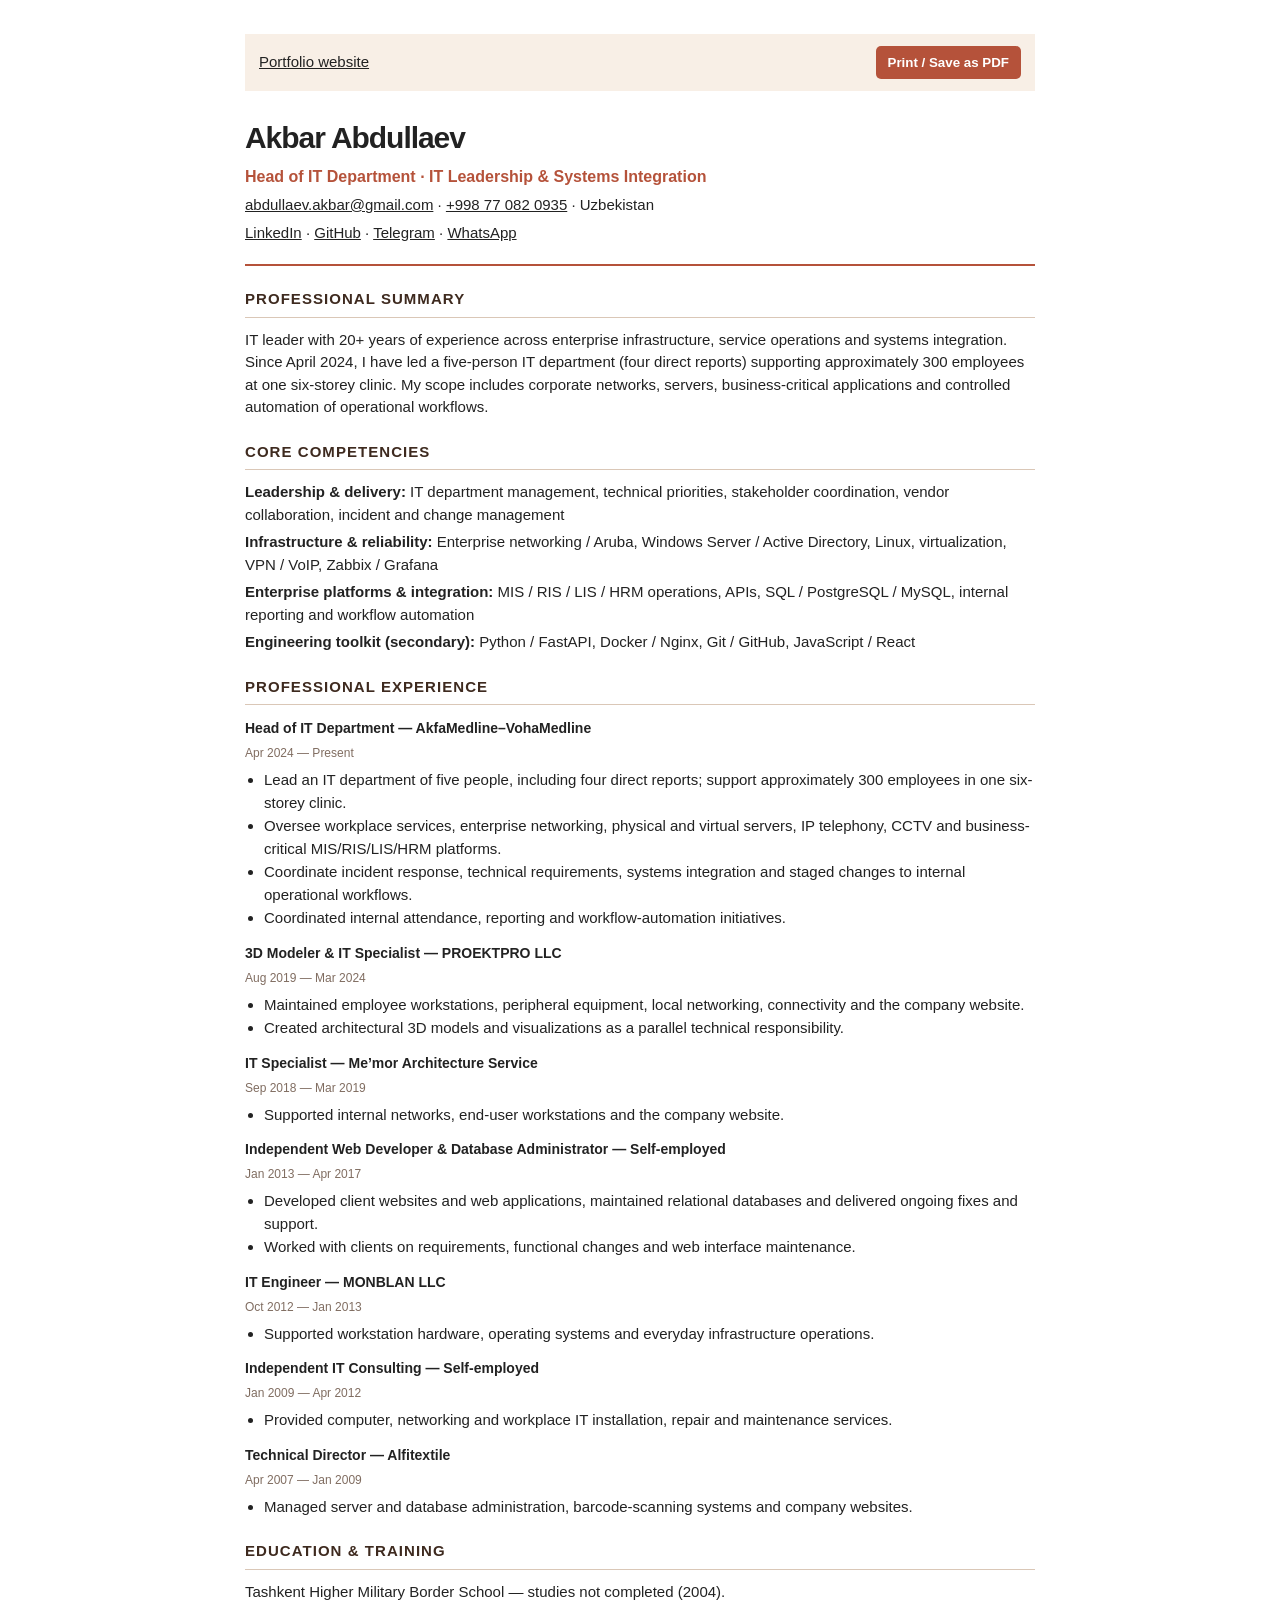
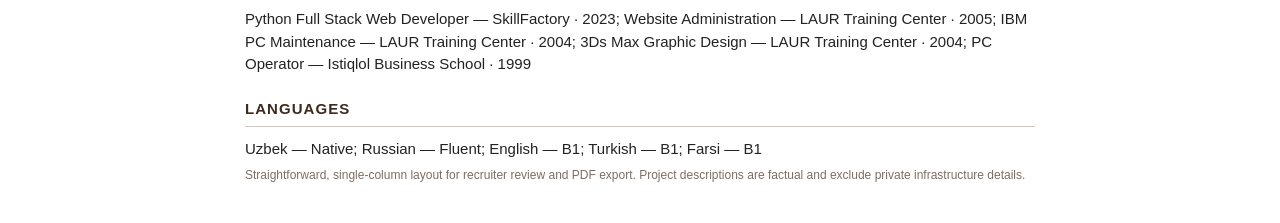
==== commit f059927c: "cv-polish-navigation-and-contacts" ====
--- a/resume/index.html
+++ b/resume/index.html
@@ -6,7 +6,7 @@
 body{font:15px/1.5 Arial,sans-serif;color:#222;max-width:790px;margin:0 auto;padding:34px 38px;background:#fff}
 a{color:inherit}h1{font-size:30px;letter-spacing:-.035em;margin:0 0 2px}h2{font-size:15px;letter-spacing:.07em;text-transform:uppercase;border-bottom:1px solid #dac7b7;color:var(--ink);padding-bottom:6px;margin:22px 0 11px}h3{font-size:14px;margin:13px 0 2px}p{margin:5px 0}.role{color:var(--accent);font-size:16px;font-weight:700}.print-toolbar{background:#F8EFE6;padding:12px 14px;margin-bottom:24px;display:flex;justify-content:space-between;align-items:center;gap:14px}button{background:var(--accent);border:0;padding:9px 12px;color:white;border-radius:5px;cursor:pointer;font-weight:700}header{padding-bottom:15px;border-bottom:2px solid var(--accent)}.resume-job{break-inside:avoid;margin:0 0 12px}.period{color:var(--muted);font-size:12px}ul{padding-left:19px;margin:7px 0}li{margin:3px 0}.note{color:var(--muted);font-size:12px}@media(max-width:500px){body{padding:18px}.print-toolbar{display:grid}}@page{size:A4;margin:14mm 16mm}@media print{body{max-width:none;padding:0;font:10.5pt/1.4 Arial,sans-serif}.print-toolbar{display:none}h1{font-size:22pt}h2{font-size:12pt;margin:14px 0 8px}h3{font-size:10.5pt}.resume-job{break-inside:avoid}}
  .resume-job li{margin:1px 0} .resume-job{margin-bottom:6px} @media print{body{font:9.1pt/1.29 Arial,sans-serif} h2{margin:12px 0 5px} .resume-job{break-inside:avoid} .resume-job h3{font-size:10pt} .resume-job li{margin:1px 0}} </style></head><body>
-<div class="print-toolbar"><a href="../">Portfolio website ↗</a><button type="button" onclick="window.print()">Print / Save as PDF</button></div>
+<div class="print-toolbar"><a href="../">Portfolio website </a><button type="button" onclick="window.print()">Print / Save as PDF</button></div>
 <header><h1>Akbar Abdullaev</h1><p class="role">Head of IT Department · IT Leadership &amp; Systems Integration</p>
 <p><a href="mailto:abdullaev.akbar@gmail.com">abdullaev.akbar@gmail.com</a> · <a href="tel:+998770820935">+998 77 082 0935</a> · Uzbekistan</p>
 <p><a href="https://www.linkedin.com/in/akbar-abdullaev-b7697072/">LinkedIn</a> · <a href="https://github.com/newGentle">GitHub</a> · <a href="https://t.me/Newgentle">Telegram</a> · <a href="https://wa.me/998770820935">WhatsApp</a></p></header>
